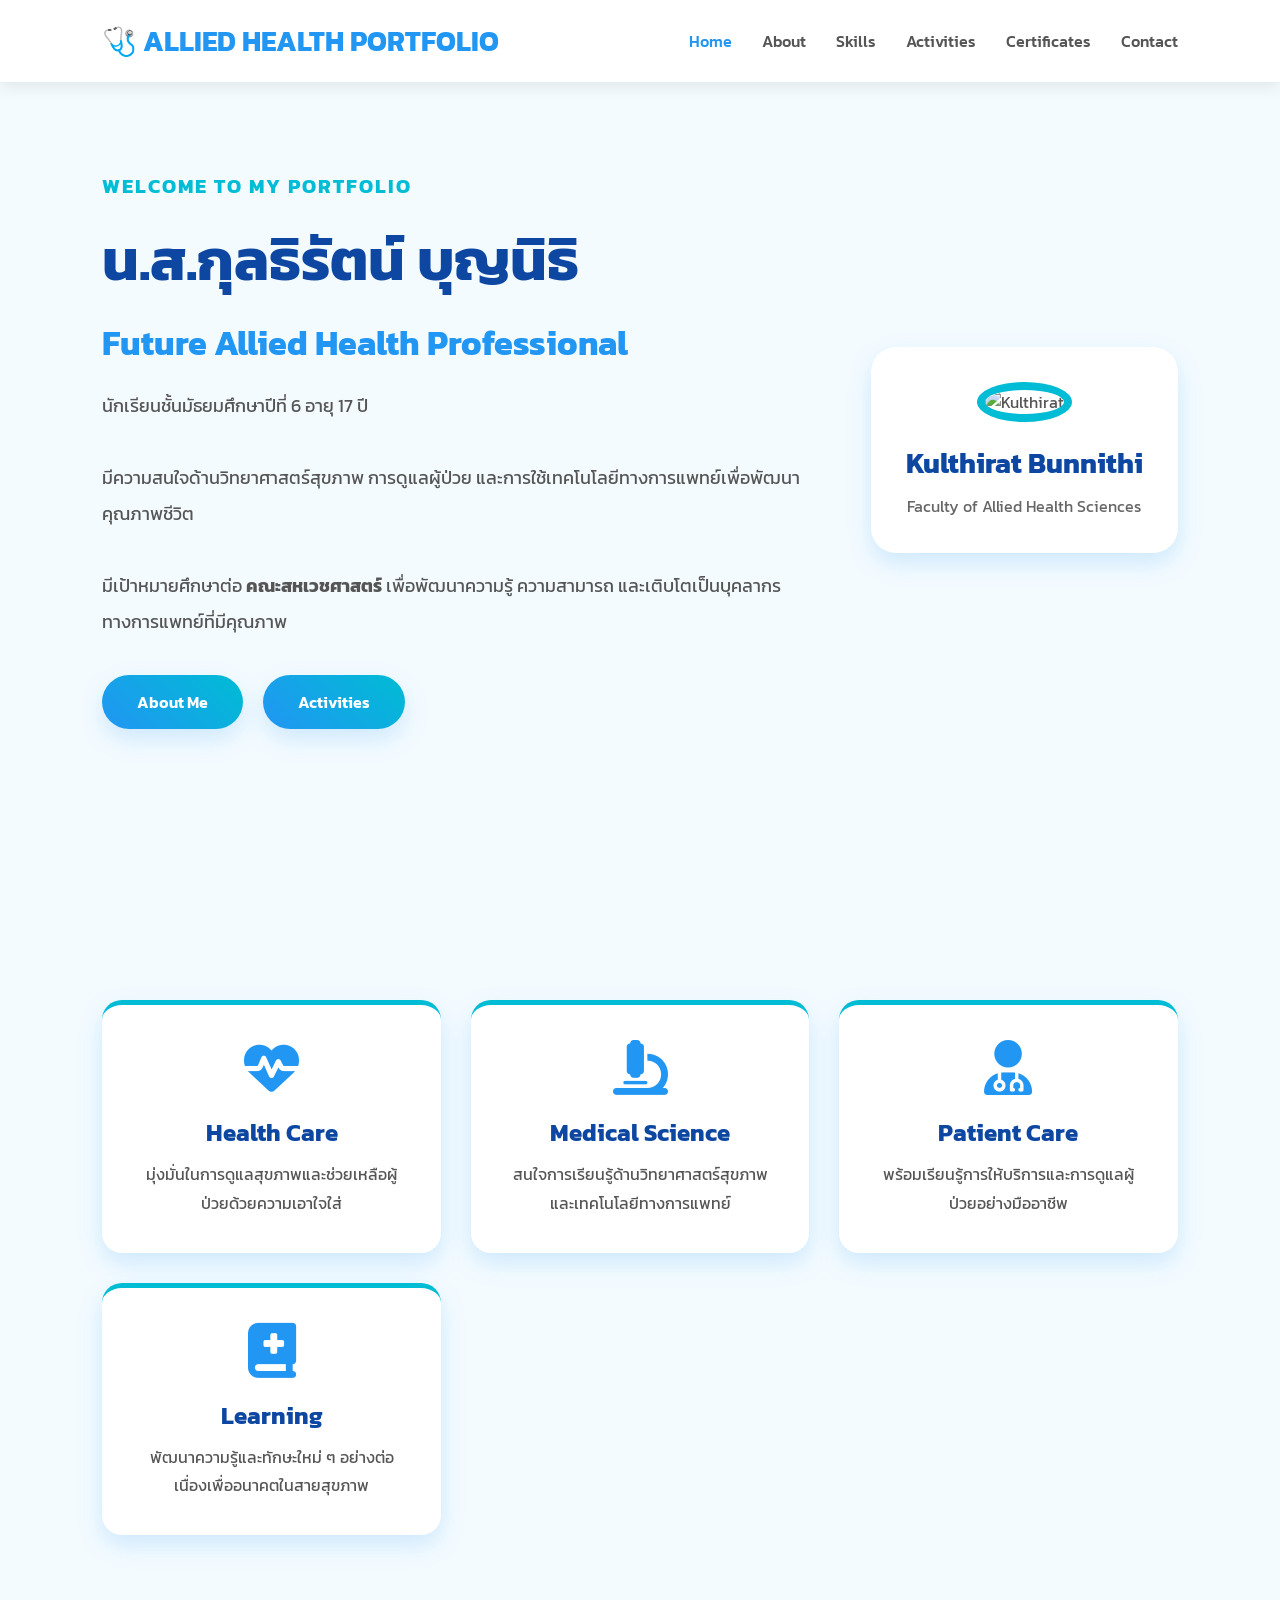
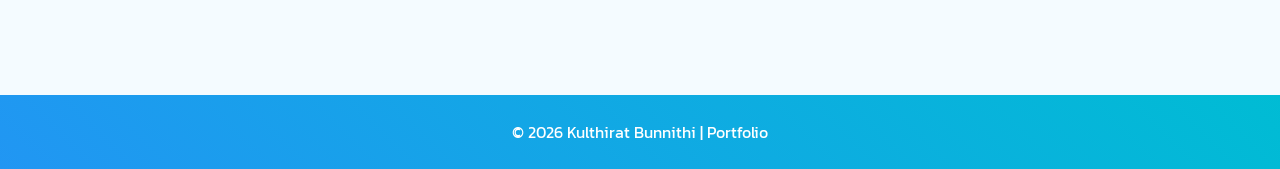
==== index.html @ 7fa74677 "Create index.html" ====
<!DOCTYPE html>
<html lang="th">

<head>

<meta charset="UTF-8">
<meta name="viewport" content="width=device-width, initial-scale=1.0">

<title>Kulthirat Portfolio</title>

<link rel="preconnect" href="https://fonts.googleapis.com">

<link href="https://fonts.googleapis.com/css2?family=Kanit:wght@300;400;600;700&display=swap" rel="stylesheet">

<link rel="stylesheet"
href="https://cdnjs.cloudflare.com/ajax/libs/font-awesome/6.7.2/css/all.min.css">

<link rel="stylesheet"
href="css/style.css">

</head>

<body>

<header>

<nav>

<div class="logo">

🩺 ALLIED HEALTH PORTFOLIO

</div>

<ul>

<li><a href="index.html" class="active">Home</a></li>

<li><a href="about.html">About</a></li>

<li><a href="skills.html">Skills</a></li>

<li><a href="projects.html">Activities</a></li>

<li><a href="certificates.html">Certificates</a></li>

<li><a href="contact.html">Contact</a></li>

</ul>

</nav>

</header>

<section class="hero">

<div class="left">

<h3>WELCOME TO MY PORTFOLIO</h3>

<h1>น.ส.กุลธิรัตน์ บุญนิธิ</h1>

<h2>Future Allied Health Professional</h2>

<p>

นักเรียนชั้นมัธยมศึกษาปีที่ 6 อายุ 17 ปี

<br><br>

มีความสนใจด้านวิทยาศาสตร์สุขภาพ การดูแลผู้ป่วย และการใช้เทคโนโลยีทางการแพทย์เพื่อพัฒนาคุณภาพชีวิต

<br><br>

มีเป้าหมายศึกษาต่อ

<strong>คณะสหเวชศาสตร์</strong>

เพื่อพัฒนาความรู้ ความสามารถ และเติบโตเป็นบุคลากรทางการแพทย์ที่มีคุณภาพ

</p>

<div class="button">

<a href="about.html">

About Me

</a>

<a href="projects.html">

Activities

</a>

</div>

</div>

<div class="right">

<div class="profile-card">

<img src="images/profile.jpg" alt="Kulthirat">

<h3>Kulthirat Bunnithi</h3>

<p>

Faculty of Allied Health Sciences

</p>

</div>

</div>

</section>

<section class="cards">

<div class="card">

<i class="fa-solid fa-heart-pulse"></i>

<h2>Health Care</h2>

<p>

มุ่งมั่นในการดูแลสุขภาพและช่วยเหลือผู้ป่วยด้วยความเอาใจใส่

</p>

</div>

<div class="card">

<i class="fa-solid fa-microscope"></i>

<h2>Medical Science</h2>

<p>

สนใจการเรียนรู้ด้านวิทยาศาสตร์สุขภาพและเทคโนโลยีทางการแพทย์

</p>

</div>

<div class="card">

<i class="fa-solid fa-user-doctor"></i>

<h2>Patient Care</h2>

<p>

พร้อมเรียนรู้การให้บริการและการดูแลผู้ป่วยอย่างมืออาชีพ

</p>

</div>

<div class="card">

<i class="fa-solid fa-book-medical"></i>

<h2>Learning</h2>

<p>

พัฒนาความรู้และทักษะใหม่ ๆ อย่างต่อเนื่องเพื่ออนาคตในสายสุขภาพ

</p>

</div>

</section>

<footer>

<p>

© 2026 Kulthirat Bunnithi | Portfolio

</p>

</footer>

</body>

</html>
---- css/style.css ----
/*======================================
            GOOGLE FONT
======================================*/

@import url('https://fonts.googleapis.com/css2?family=Kanit:wght@300;400;500;600;700&display=swap');

/*======================================
            ROOT COLOR
======================================*/

:root{

--primary:#2196F3;

--secondary:#00BCD4;

--light:#F4FBFF;

--white:#ffffff;

--dark:#0D47A1;

--text:#555;

--shadow:0 10px 25px rgba(33,150,243,.18);

}

/*======================================
            RESET
======================================*/

*{

margin:0;

padding:0;

box-sizing:border-box;

font-family:'Kanit',sans-serif;

}

html{

scroll-behavior:smooth;

}

body{

background:var(--light);

color:var(--text);

}

/*======================================
            NAVBAR
======================================*/

header{

position:fixed;

top:0;

left:0;

width:100%;

background:rgba(255,255,255,.95);

backdrop-filter:blur(10px);

box-shadow:0 5px 15px rgba(0,0,0,.08);

z-index:999;

}

nav{

display:flex;

justify-content:space-between;

align-items:center;

padding:20px 8%;

}

.logo{

font-size:28px;

font-weight:700;

color:var(--primary);

}

nav ul{

display:flex;

gap:30px;

list-style:none;

}

nav a{

text-decoration:none;

font-weight:500;

color:#555;

transition:.3s;

}

nav a:hover,

nav a.active{

color:var(--primary);

}

/*======================================
            HERO
======================================*/

.hero{

min-height:100vh;

display:flex;

justify-content:space-between;

align-items:center;

padding:130px 8%;

gap:60px;

}

.left{

flex:1;

}

.left h3{

font-size:20px;

color:var(--secondary);

letter-spacing:2px;

}

.left h1{

font-size:58px;

color:var(--dark);

margin:15px 0;

}

.left h2{

font-size:34px;

color:var(--primary);

margin-bottom:20px;

}

.left p{

line-height:2;

font-size:18px;

margin-bottom:35px;

}

.button{

display:flex;

gap:20px;

}

.button a{

text-decoration:none;

padding:15px 35px;

background:linear-gradient(45deg,var(--primary),var(--secondary));

color:white;

border-radius:50px;

font-weight:600;

transition:.35s;

box-shadow:var(--shadow);

}

.button a:hover{

transform:translateY(-5px);

}

.profile-card{

background:white;

padding:35px;

border-radius:25px;

text-align:center;

box-shadow:var(--shadow);

transition:.35s;

}

.profile-card:hover{

transform:translateY(-10px);

}

.profile-card img{

width:280px;

height:280px;

object-fit:cover;

border-radius:50%;

border:8px solid var(--secondary);

margin-bottom:20px;

}

.profile-card h3{

color:var(--dark);

font-size:28px;

}

.profile-card p{

margin-top:10px;

color:#666;

}

/*======================================
            TITLE
======================================*/

.title{

text-align:center;

margin-bottom:60px;

}

.title h1{

font-size:48px;

color:var(--dark);

}

.line{

width:120px;

height:5px;

background:linear-gradient(90deg,var(--primary),var(--secondary));

margin:15px auto;

border-radius:20px;

}
/*======================================
            CARDS
======================================*/

.cards{

padding:100px 8%;

display:grid;

grid-template-columns:repeat(auto-fit,minmax(250px,1fr));

gap:30px;

}

.card{

background:var(--white);

padding:35px;

border-radius:20px;

text-align:center;

box-shadow:var(--shadow);

transition:.35s;

border-top:5px solid var(--secondary);

}

.card:hover{

transform:translateY(-10px);

}

.card i{

font-size:55px;

color:var(--primary);

margin-bottom:20px;

}

.card h2{

color:var(--dark);

margin-bottom:10px;

}

.card p{

line-height:1.8;

}

/*======================================
            ABOUT
======================================*/

.about-page{

padding:130px 8%;

display:grid;

grid-template-columns:340px 1fr;

gap:60px;

align-items:center;

}

.about-image{

text-align:center;

}

.about-image img{

width:300px;

height:300px;

object-fit:cover;

border-radius:20px;

border:6px solid var(--secondary);

box-shadow:var(--shadow);

}

.about-image h2{

margin-top:20px;

color:var(--dark);

}

.about-detail h1{

font-size:45px;

color:var(--dark);

margin-bottom:15px;

}

.about-detail p{

line-height:2;

margin-bottom:18px;

}

/*======================================
            SKILLS
======================================*/

.skills-page{

padding:130px 8%;

}

.skills-grid{

display:grid;

grid-template-columns:repeat(auto-fit,minmax(250px,1fr));

gap:30px;

}

.skill-box{

background:white;

padding:30px;

border-radius:20px;

text-align:center;

box-shadow:var(--shadow);

transition:.35s;

}

.skill-box:hover{

transform:translateY(-8px);

}

.skill-box i{

font-size:50px;

color:var(--primary);

margin-bottom:20px;

}

.skill-box h3{

margin-bottom:15px;

color:var(--dark);

}

/*======================================
            ACTIVITIES
======================================*/

.activities{

padding:130px 8%;

}

.activity-grid{

display:grid;

grid-template-columns:repeat(auto-fit,minmax(280px,1fr));

gap:30px;

}

.activity-card{

background:white;

border-radius:20px;

overflow:hidden;

box-shadow:var(--shadow);

transition:.35s;

}

.activity-card:hover{

transform:translateY(-10px);

}

.activity-card img{

width:100%;

height:220px;

object-fit:cover;

}

.activity-card .content{

padding:25px;

}

.activity-card h3{

color:var(--primary);

margin-bottom:10px;

}

/*======================================
          CERTIFICATES
======================================*/

.certificates-page{

padding:130px 8%;

}

.certificate-grid{

display:grid;

grid-template-columns:repeat(auto-fit,minmax(280px,1fr));

gap:30px;

}

.certificate-item{

background:white;

border-radius:20px;

overflow:hidden;

box-shadow:var(--shadow);

transition:.35s;

}

.certificate-item:hover{

transform:translateY(-10px);

}

.certificate-item img{

width:100%;

height:220px;

object-fit:cover;

}

.certificate-info{

padding:20px;

text-align:center;

}

.certificate-info h3{

color:var(--primary);

margin-bottom:10px;

}

/*======================================
            CONTACT
======================================*/

.contact-page{

padding:130px 8%;

display:grid;

grid-template-columns:350px 1fr;

gap:60px;

align-items:center;

}

.contact-left{

background:linear-gradient(135deg,var(--primary),var(--secondary));

padding:40px;

border-radius:20px;

text-align:center;

color:white;

box-shadow:var(--shadow);

}

.contact-left img{

width:220px;

height:220px;

object-fit:cover;

border-radius:50%;

border:6px solid white;

margin-bottom:20px;

}

.contact-right h1{

font-size:45px;

color:var(--dark);

margin-bottom:20px;

}

.contact-box{

display:flex;

align-items:center;

gap:20px;

padding:20px;

background:white;

margin-bottom:18px;

border-radius:15px;

box-shadow:0 8px 18px rgba(0,0,0,.08);

transition:.35s;

}

.contact-box:hover{

background:linear-gradient(45deg,var(--primary),var(--secondary));

transform:translateX(10px);

}

.contact-box:hover i,

.contact-box:hover h3,

.contact-box:hover p,

.contact-box:hover a{

color:white;

}

.contact-box i{

font-size:28px;

color:var(--primary);

width:35px;

}

.contact-box a{

text-decoration:none;

color:#555;

}

/*======================================
            FOOTER
======================================*/

footer{

background:linear-gradient(45deg,var(--primary),var(--secondary));

color:white;

text-align:center;

padding:25px;

margin-top:60px;

}

/*======================================
        PROGRESS BAR
======================================*/

.progress{

width:100%;

height:12px;

background:#d6efff;

border-radius:30px;

overflow:hidden;

margin-top:15px;

}

.progress-bar{

height:100%;

background:linear-gradient(90deg,var(--primary),var(--secondary));

border-radius:30px;

position:relative;

}

.progress-bar span{

position:absolute;

right:8px;

top:-28px;

font-size:13px;

font-weight:600;

color:var(--dark);

}

/*======================================
        RESPONSIVE
======================================*/

@media(max-width:900px){

.hero{

flex-direction:column;

text-align:center;

}

.about-page,

.contact-page{

grid-template-columns:1fr;

text-align:center;

}

.left h1{

font-size:42px;

}

.left h2{

font-size:28px;

}

.profile-card img{

width:220px;

height:220px;

}

.button{

justify-content:center;

flex-wrap:wrap;

}

}
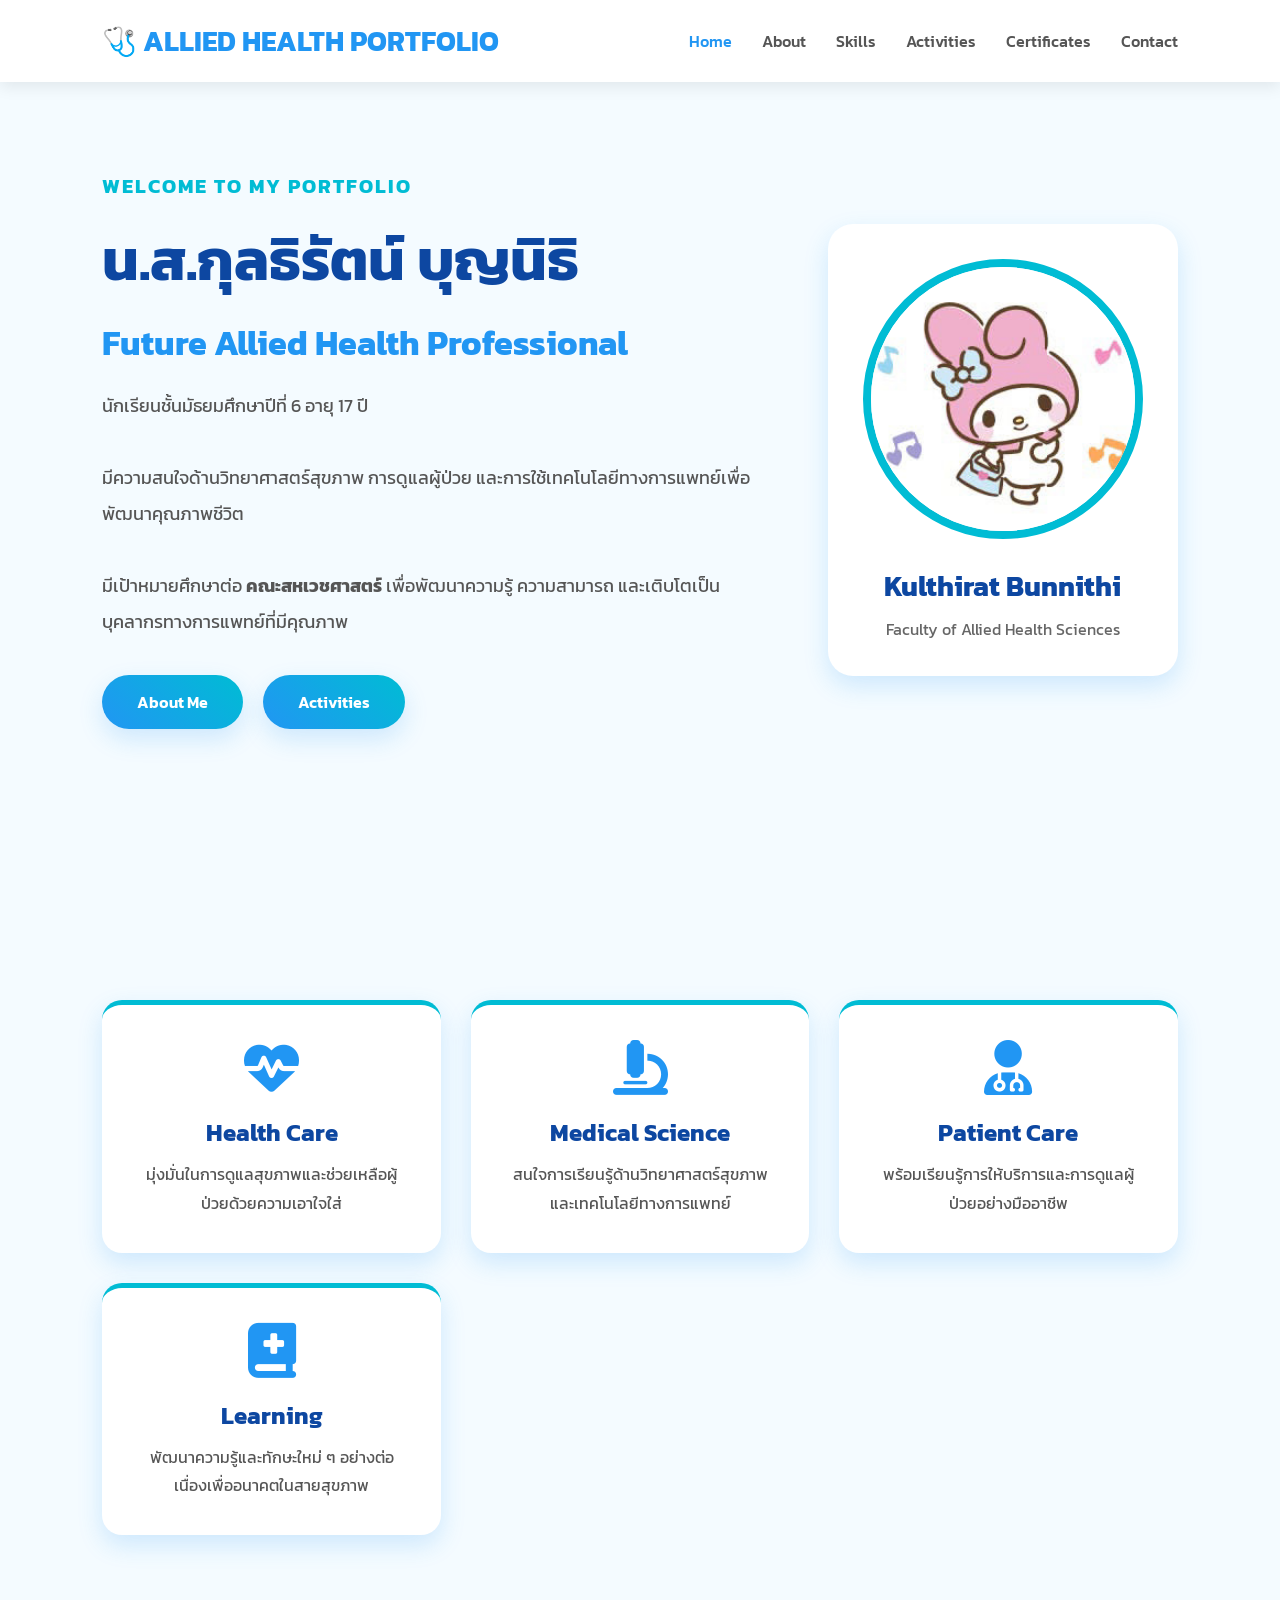
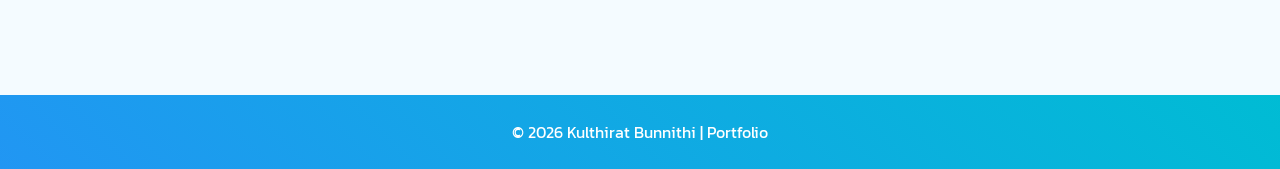
==== commit 2440e2d5: "Update index.html" ====
--- a/index.html
+++ b/index.html
@@ -102,7 +102,7 @@
 
 <div class="profile-card">
 
-<img src="images/profile.jpg" alt="Kulthirat">
+<img src="images/E16B082E-19A6-4E7D-AE2C-BD8CF2A1DB1F.jpg" alt="Kulthirat">
 
 <h3>Kulthirat Bunnithi</h3>
 
--- a/css/style.css
+++ b/css/style.css
@@ -878,3 +878,418 @@
 }
 
 }
+/*==============================
+      ABOUT MEDICAL CARD
+==============================*/
+
+.medical-grid{
+
+display:grid;
+
+grid-template-columns:repeat(auto-fit,minmax(180px,1fr));
+
+gap:20px;
+
+margin-top:40px;
+
+}
+
+.medical-card{
+
+background:#fff;
+
+padding:25px;
+
+border-radius:20px;
+
+text-align:center;
+
+box-shadow:var(--shadow);
+
+transition:.35s;
+
+border-top:5px solid var(--primary);
+
+}
+
+.medical-card:hover{
+
+transform:translateY(-10px);
+
+}
+
+.medical-card i{
+
+font-size:45px;
+
+color:var(--primary);
+
+margin-bottom:15px;
+
+}
+
+.medical-card h3{
+
+color:var(--dark);
+
+margin-bottom:10px;
+
+}
+
+.medical-card p{
+
+color:#666;
+
+line-height:1.8;
+
+}
+/*======================================
+        MEDICAL SKILLS
+======================================*/
+
+.progress{
+
+width:100%;
+
+height:12px;
+
+background:#d9f1ff;
+
+border-radius:30px;
+
+overflow:hidden;
+
+margin-top:18px;
+
+}
+
+.progress-bar{
+
+height:100%;
+
+background:linear-gradient(90deg,var(--primary),var(--secondary));
+
+border-radius:30px;
+
+position:relative;
+
+transition:1s;
+
+}
+
+.progress-bar span{
+
+position:absolute;
+
+right:8px;
+
+top:-28px;
+
+font-size:13px;
+
+font-weight:600;
+
+color:var(--dark);
+
+}
+
+.skill-box{
+
+border-top:5px solid var(--secondary);
+
+}
+
+.skill-box:hover{
+
+transform:translateY(-10px);
+
+box-shadow:0 15px 35px rgba(33,150,243,.25);
+
+}
+/*======================================
+      ACTIVITIES PAGE
+======================================*/
+
+.activities{
+
+padding:130px 8%;
+
+}
+
+.activity-grid{
+
+display:grid;
+
+grid-template-columns:repeat(auto-fit,minmax(280px,1fr));
+
+gap:30px;
+
+margin-top:50px;
+
+}
+
+.activity-card{
+
+background:#fff;
+
+border-radius:20px;
+
+overflow:hidden;
+
+box-shadow:var(--shadow);
+
+transition:.35s;
+
+border-top:5px solid var(--primary);
+
+}
+
+.activity-card:hover{
+
+transform:translateY(-10px);
+
+box-shadow:0 15px 35px rgba(33,150,243,.25);
+
+}
+
+.activity-card img{
+
+width:100%;
+
+height:220px;
+
+object-fit:cover;
+
+transition:.4s;
+
+}
+
+.activity-card:hover img{
+
+transform:scale(1.08);
+
+}
+
+.activity-card .content{
+
+padding:25px;
+
+}
+
+.activity-card h3{
+
+color:var(--dark);
+
+margin-bottom:12px;
+
+}
+
+.activity-card h3 i{
+
+color:var(--primary);
+
+margin-right:8px;
+
+}
+
+.activity-card p{
+
+color:#666;
+
+line-height:1.8;
+
+}
+/*======================================
+        CERTIFICATES
+======================================*/
+
+.certificate-item{
+
+background:#fff;
+
+border-radius:20px;
+
+overflow:hidden;
+
+box-shadow:var(--shadow);
+
+border:2px solid #b3e5fc;
+
+transition:.35s;
+
+}
+
+.certificate-item:hover{
+
+transform:translateY(-10px);
+
+box-shadow:0 15px 35px rgba(33,150,243,.25);
+
+}
+
+.certificate-item img{
+
+width:100%;
+
+height:220px;
+
+object-fit:cover;
+
+transition:.4s;
+
+}
+
+.certificate-item:hover img{
+
+transform:scale(1.05);
+
+}
+
+.certificate-info{
+
+padding:20px;
+
+text-align:center;
+
+}
+
+.certificate-info h3{
+
+color:var(--dark);
+
+margin-bottom:10px;
+
+}
+
+.certificate-info p{
+
+color:#666;
+
+line-height:1.8;
+
+}
+/*======================================
+        CONTACT PAGE
+======================================*/
+
+.contact-left{
+
+background:linear-gradient(135deg,#2196F3,#00BCD4);
+
+color:white;
+
+padding:40px;
+
+border-radius:25px;
+
+text-align:center;
+
+box-shadow:var(--shadow);
+
+}
+
+.contact-left img{
+
+width:220px;
+
+height:220px;
+
+object-fit:cover;
+
+border-radius:50%;
+
+border:6px solid white;
+
+margin-bottom:20px;
+
+}
+
+.contact-left h2{
+
+color:white;
+
+margin-bottom:10px;
+
+}
+
+.contact-left p{
+
+color:#E3F2FD;
+
+}
+
+.contact-box{
+
+display:flex;
+
+align-items:center;
+
+gap:18px;
+
+background:white;
+
+padding:20px;
+
+margin-bottom:18px;
+
+border-radius:15px;
+
+border-left:5px solid var(--primary);
+
+box-shadow:0 8px 18px rgba(0,0,0,.08);
+
+transition:.35s;
+
+}
+
+.contact-box:hover{
+
+background:linear-gradient(45deg,var(--primary),var(--secondary));
+
+transform:translateX(10px);
+
+}
+
+.contact-box:hover i,
+
+.contact-box:hover h3,
+
+.contact-box:hover p,
+
+.contact-box:hover a{
+
+color:white;
+
+}
+
+.contact-box i{
+
+font-size:28px;
+
+color:var(--primary);
+
+min-width:35px;
+
+}
+
+.contact-box h3{
+
+margin-bottom:5px;
+
+color:var(--dark);
+
+}
+
+.contact-box p{
+
+color:#666;
+
+}
+
+.contact-box a{
+
+color:#666;
+
+text-decoration:none;
+
+}
